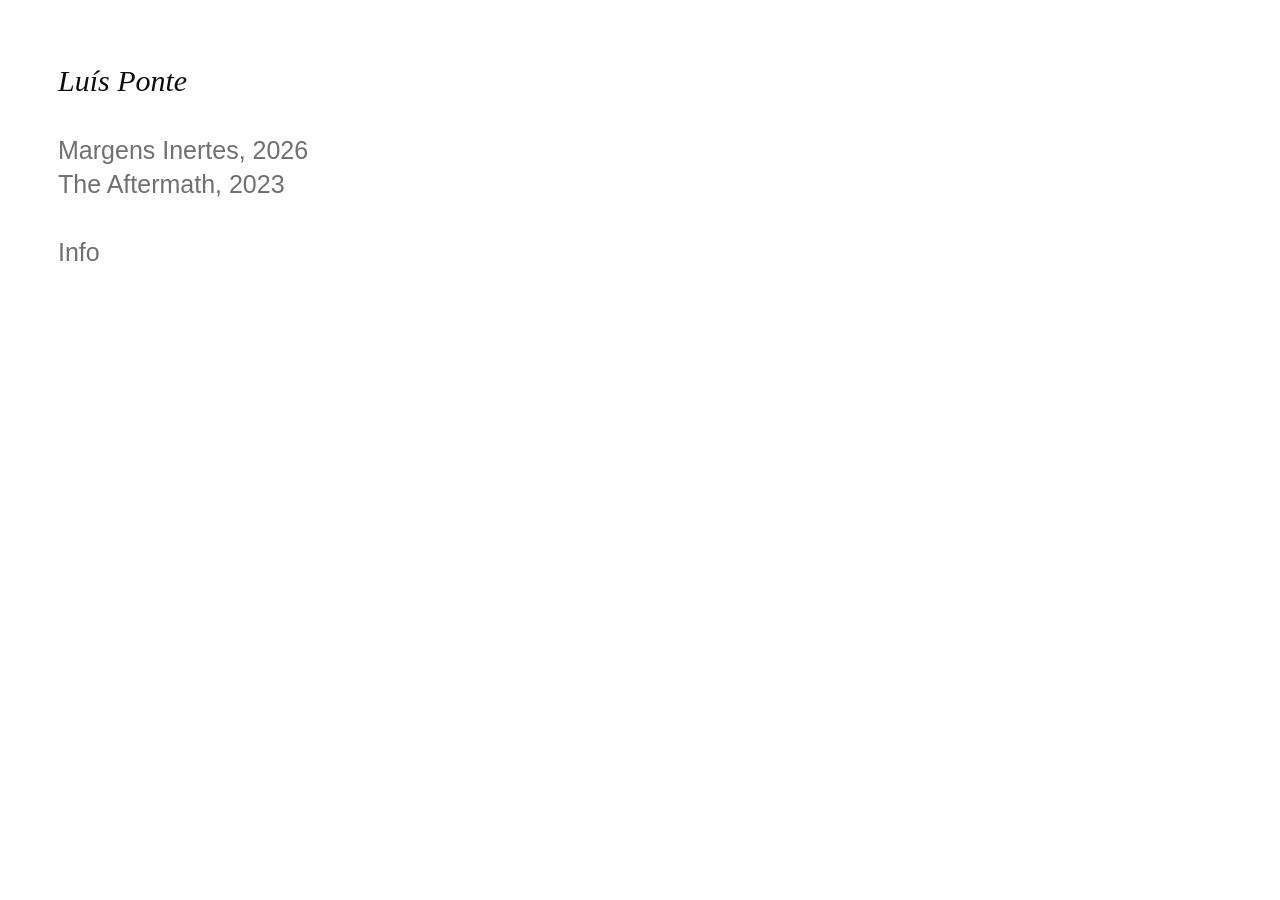
==== index.html @ 177d58f4 "Add files via upload" ====
<!DOCTYPE html>
<html>
<head>
    <meta charset="UTF-8">
    <link rel="stylesheet" href="index.css">
        <title>Luís Ponte</title>
    </head>
<body>
<p>
    <br>
  &nbsp;&nbsp;&nbsp;&nbsp;&nbsp; 
    <em>Luís Ponte</em>
    <br>
    <br>

  &nbsp;&nbsp;&nbsp;&nbsp;&nbsp; 
    <a href="margensinertes.html">Margens Inertes, 2026</a>
        <br>
        
        
  &nbsp;&nbsp;&nbsp;&nbsp;&nbsp; 
    <a href="theaftermath.html"> The Aftermath, 2023</a>
        <br>
        <br>

&nbsp;&nbsp;&nbsp;&nbsp;&nbsp;    
    <a href="info.html"> Info</a>
  
</p>
</html>
---- index.css ----
em {
	font: 600;
	font-family: Georgia, 'Times New Roman', Times, serif;
	color: #0D0D0D;
}

p	{
    font-size: 30px;
    font-style: normal;
    font-weight: 500;
	width: 25em;
    color: #0D0D0D;
    font-family: Arial, Helvetica, sans-serif;
}

a:link {
	color: #707070;
	text-decoration: none;
}
a:visited {
	color: #525151;
	text-decoration: none;
}
a:hover {
	color: #f07e31;
	text-decoration: none;
}
a {
	font-size: 25px;
}
a:active {
    font-style: normal;
	text-decoration: none;
	color: #c07fc0;
}

div {
	text-align: justify;
	padding: 50px;
	width: 700px;
	font-weight: normal;
	font-family: Arial, Helvetica, sans-serif;
}

div.apDiv2 {
  white-space: nowrap;
  padding: 40px;
}

img {
	padding: 10px;
    overflow-clip-margin: content-box;
    overflow: clip;
}

p {
    display: block;
    margin-block-start: 1em;
    margin-block-end: 1em;
    margin-inline-start: 0px;
    margin-inline-end: 0px;
    unicode-bidi: isolate;
	}
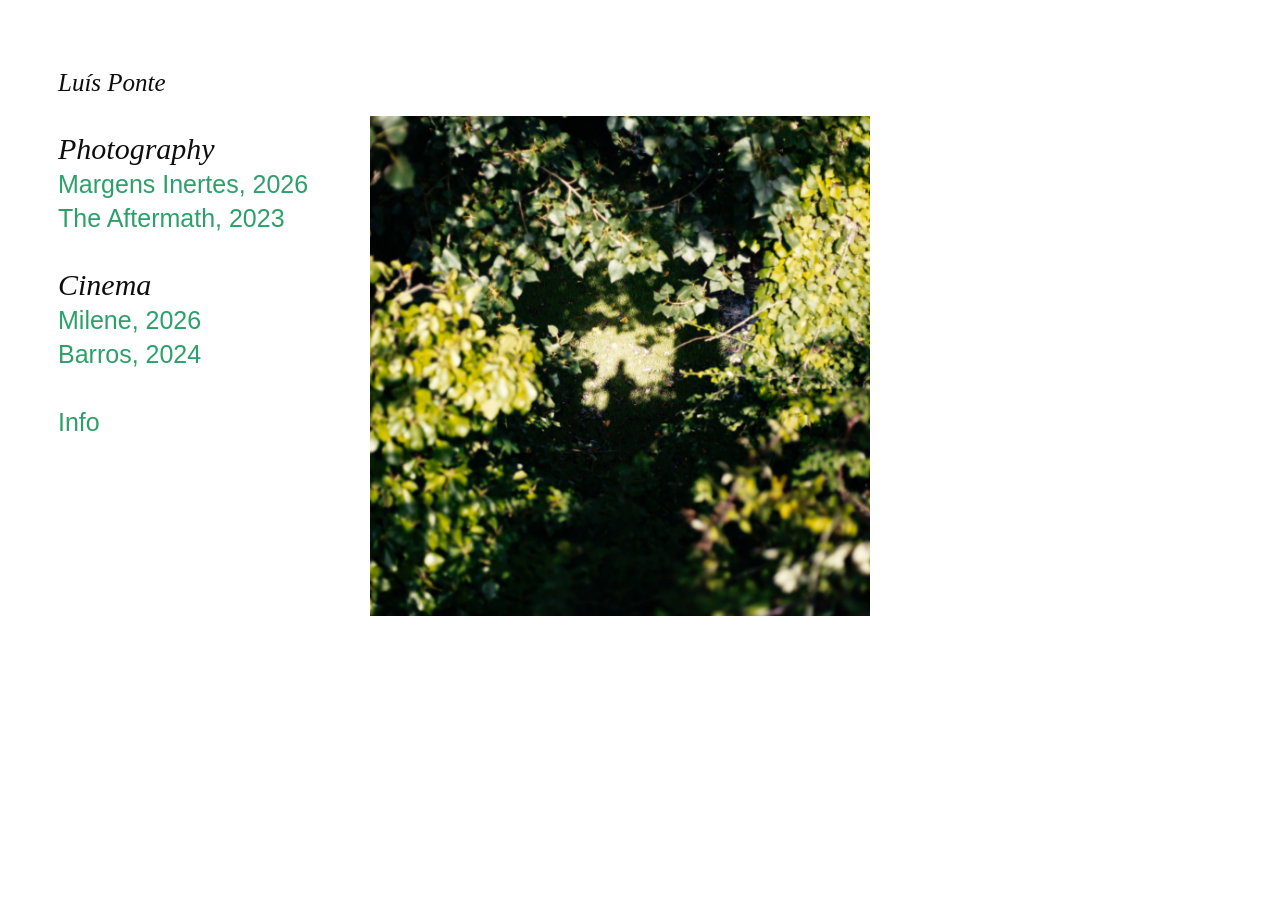
==== commit 09b9cd54: "new website updated" ====
--- a/index.html
+++ b/index.html
@@ -9,10 +9,14 @@
 <p>
     <br>
   &nbsp;&nbsp;&nbsp;&nbsp;&nbsp; 
-    <em>Luís Ponte</em>
+    <a href="index.html">
+        <em>Luís Ponte</em></a>
     <br>
     <br>
 
+  &nbsp;&nbsp;&nbsp;&nbsp;&nbsp; 
+    <em>Photography</em>
+    <br>
   &nbsp;&nbsp;&nbsp;&nbsp;&nbsp; 
     <a href="margensinertes.html">Margens Inertes, 2026</a>
         <br>
@@ -23,8 +27,25 @@
         <br>
         <br>
 
+  &nbsp;&nbsp;&nbsp;&nbsp;&nbsp; 
+    <em>Cinema</em>
+    <br>
+  &nbsp;&nbsp;&nbsp;&nbsp;&nbsp; 
+    <a href="milene.html"> Milene, 2026</a>
+        <br>
+
+  &nbsp;&nbsp;&nbsp;&nbsp;&nbsp; 
+    <a href="barros.html"> Barros, 2024</a>
+        <br>
+        <br>
+
 &nbsp;&nbsp;&nbsp;&nbsp;&nbsp;    
     <a href="info.html"> Info</a>
   
 </p>
+<div class="apDiv2">
+<p> 
+    <img src="images/IMG_0829.jpg" alt width="500" height="500">
+</p>
+</div>
 </html>
--- a/index.css
+++ b/index.css
@@ -14,11 +14,11 @@
 }
 
 a:link {
-	color: #707070;
+	color: #2da06a;
 	text-decoration: none;
 }
 a:visited {
-	color: #525151;
+	color: #01502b;
 	text-decoration: none;
 }
 a:hover {
@@ -42,7 +42,14 @@
 	font-family: Arial, Helvetica, sans-serif;
 }
 
+div.apDiv1 {
+	font-size: larger;
+}
+
 div.apDiv2 {
+	position:absolute;
+	left: 25%;
+	top: 4%;
   white-space: nowrap;
   padding: 40px;
 }
